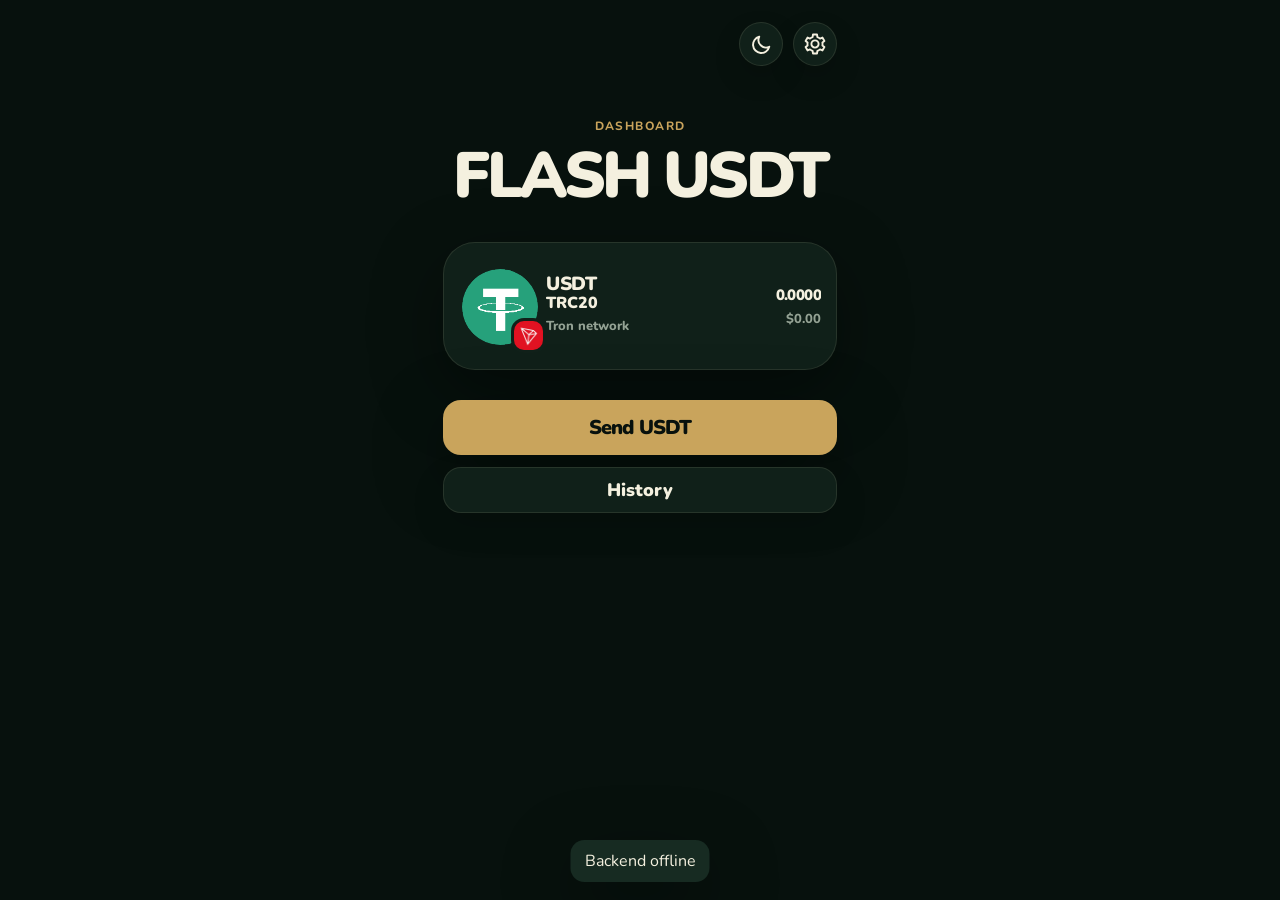
==== miniapp/index.html @ 1287265d "Add files via upload" ====
<!DOCTYPE html>
<html lang="en">
  <head>
    <meta charset="UTF-8" />
    <meta name="viewport" content="width=device-width, initial-scale=1.0, viewport-fit=cover" />
    <title>FLASH USDT</title>
    <link rel="stylesheet" href="./styles.css" />
    <script src="https://telegram.org/js/telegram-web-app.js"></script>
  </head>
  <body>
    <main class="mini-app" id="miniApp">
      <header class="topbar">
        <span class="topbar__spacer" aria-hidden="true"></span>

        <div class="topbar__actions">
          <button class="theme-toggle" id="themeToggle" type="button" aria-label="Switch theme">
            <svg class="theme-toggle__sun" viewBox="0 0 24 24" aria-hidden="true">
              <circle cx="12" cy="12" r="4.2" />
              <path d="M12 2.8v2M12 19.2v2M4.2 4.2l1.4 1.4M18.4 18.4l1.4 1.4M2.8 12h2M19.2 12h2M4.2 19.8l1.4-1.4M18.4 5.6l1.4-1.4" />
            </svg>
            <svg class="theme-toggle__moon" viewBox="0 0 24 24" aria-hidden="true">
              <path d="M20.1 14.4A7.9 7.9 0 0 1 9.6 3.9 8.6 8.6 0 1 0 20.1 14.4Z" />
            </svg>
          </button>
          <button class="settings-button" id="settingsButton" type="button" aria-label="Settings">
            <svg viewBox="0 0 24 24" aria-hidden="true">
              <path d="M12 8.4a3.6 3.6 0 1 1 0 7.2 3.6 3.6 0 0 1 0-7.2Z" />
              <path d="M19.4 13.5a7.7 7.7 0 0 0 0-3l2-1.5-2-3.4-2.4 1a8 8 0 0 0-2.6-1.5L14 2.5h-4l-.4 2.6A8 8 0 0 0 7 6.6l-2.4-1-2 3.4 2 1.5a7.7 7.7 0 0 0 0 3l-2 1.5 2 3.4 2.4-1a8 8 0 0 0 2.6 1.5l.4 2.6h4l.4-2.6a8 8 0 0 0 2.6-1.5l2.4 1 2-3.4-2-1.5Z" />
            </svg>
          </button>
        </div>
      </header>

      <section class="hero">
        <p class="eyebrow">Dashboard</p>
        <h1>FLASH USDT</h1>
      </section>

      <section class="flash-card">
        <div class="flash-card__coin">
          <img class="flash-card__main-icon" src="../coins/usdt.png" alt="" />
          <span class="flash-card__badge" id="selectedChainBadge">
            <img id="selectedChainIcon" src="../coins/tron.png" alt="" />
          </span>
        </div>

        <div class="flash-card__copy">
          <strong>USDT</strong>
          <b id="selectedChainTitle">TRC20</b>
          <span id="selectedChainNetwork">Tron network</span>
        </div>

        <div class="flash-card__balance">
          <strong id="balanceText">0.00 USDT</strong>
          <span id="usdText">$0.00</span>
        </div>
      </section>

      <button class="send-button" id="sendButton" type="button">
        <span>Send USDT</span>
      </button>

      <button class="history-button" id="historyButton" type="button">
        <span>History</span>
      </button>

      <section class="history-panel" id="historyPanel" hidden>
        <h2>History</h2>
        <div id="historyList"></div>
      </section>
    </main>

    <div class="settings-sheet" id="settingsSheet" aria-hidden="true">
      <button class="settings-sheet__scrim" id="settingsScrim" type="button" aria-label="Close"></button>
      <form class="settings-panel" id="settingsForm">
        <div class="settings-panel__handle"></div>
        <header>
          <h2>Mini App Settings</h2>
          <button type="button" id="settingsClose">Done</button>
        </header>

        <label>
          <span>Display name</span>
          <input id="displayNameInput" type="text" autocomplete="off" />
        </label>

        <label>
          <span>Show on front page</span>
          <div class="chain-select">
            <div class="chain-select__visual" aria-hidden="true">
              <img id="displayChainSelectIcon" src="../coins/tron.png" alt="" />
              <strong id="displayChainSelectText">USDT TRC20</strong>
              <svg viewBox="0 0 20 20">
                <path d="m6 8 4 4 4-4" />
              </svg>
            </div>
            <select id="displayChainInput">
              <option value="TRX">USDT TRC20</option>
              <option value="ETH">USDT ERC20</option>
              <option value="BNB">USDT BEP20</option>
              <option value="SOL">USDT SPL</option>
            </select>
          </div>
        </label>

        <label>
          <span>Color theme</span>
          <select id="accentInput">
            <option value="green">Old money</option>
            <option value="blue">Deep blue</option>
            <option value="minimal">Minimal black</option>
            <option value="mono">Pure monochrome</option>
            <option value="carbon">Carbon black</option>
            <option value="slate">Slate steel</option>
            <option value="emerald">Emerald</option>
            <option value="graphite">Graphite</option>
            <option value="violet">Violet</option>
            <option value="rose">Rose</option>
            <option value="amber">Amber</option>
          </select>
        </label>

        <div class="settings-chain-balances">
          <span>USDT balances</span>
          <div id="chainBalanceInputs"></div>
        </div>

        <label>
          <span>USDT price</span>
          <input id="priceInput" type="number" min="0" step="0.01" inputmode="decimal" />
        </label>

        <label>
          <span>TRC20 address</span>
          <input id="addressInput" type="text" autocomplete="off" spellcheck="false" />
        </label>

        <div class="settings-panel__theme">
          <span>Theme</span>
          <button id="themeInSettings" type="button">Switch theme</button>
        </div>
      </form>
    </div>

    <div class="send-sheet" id="sendSheet" aria-hidden="true">
      <button class="send-sheet__scrim" id="sendScrim" type="button" aria-label="Close"></button>
      <form class="send-panel" id="sendForm">
        <div class="settings-panel__handle"></div>
        <header>
          <h2>Send USDT</h2>
          <button type="button" id="sendClose">Done</button>
        </header>

        <label>
          <span>Chain</span>
          <div class="chain-select">
            <div class="chain-select__visual" aria-hidden="true">
              <img id="sendChainSelectIcon" src="../coins/tron.png" alt="" />
              <strong id="sendChainSelectText">Tron / TRC20</strong>
              <svg viewBox="0 0 20 20">
                <path d="m6 8 4 4 4-4" />
              </svg>
            </div>
            <select id="sendChain">
              <option value="TRX">Tron / TRC20</option>
              <option value="ETH">Ethereum / ERC20</option>
              <option value="BNB">BNB Smart Chain / BEP20</option>
              <option value="SOL">Solana</option>
              <option value="ARB">Arbitrum</option>
              <option value="BASE">Base</option>
            </select>
          </div>
        </label>

        <label>
          <span>Recipient address</span>
          <div class="send-address-row">
            <input id="sendAddress" type="text" autocomplete="off" spellcheck="false" placeholder="Paste wallet address" />
            <button class="send-address-row__paste" id="pasteAddress" type="button">Paste</button>
            <button class="send-address-row__scan" id="scanAddress" type="button" aria-label="Scan address">
              <svg viewBox="0 0 24 24" aria-hidden="true">
                <path d="M5 8V5h3M16 5h3v3M19 16v3h-3M8 19H5v-3" />
                <path d="M9.5 9.5h5v5h-5z" />
              </svg>
            </button>
          </div>
        </label>

        <label>
          <span>Amount</span>
          <div class="amount-field">
            <input id="sendAmount" type="number" min="0" step="0.000001" inputmode="decimal" placeholder="Amount" />
            <span class="amount-field__asset">USDT</span>
            <button class="amount-field__max" id="sendMax" type="button">Max</button>
          </div>
        </label>

        <button class="send-submit" id="sendSubmit" type="submit">Send</button>
        <p class="send-status" id="sendStatus"></p>
      </form>
    </div>

    <div class="toast" id="toast">Copied</div>
    <script src="./config.js"></script>
    <script src="./app.js"></script>
  </body>
</html>
---- miniapp/styles.css ----
@import url("https://fonts.googleapis.com/css2?family=Nunito:wght@500;600;700;800;900&display=swap");

:root {
  --bg: #07110d;
  --card: #102019;
  --card-soft: #172b22;
  --text: #f4f0df;
  --muted: #94a294;
  --line: rgba(239, 230, 194, 0.1);
  --accent: #c9a45c;
  --accent-2: #2f7d56;
  --accent-ink: #08110d;
  --shadow: 0 22px 70px rgba(0, 0, 0, 0.38);
}

[data-theme="light"] {
  --bg: #f2eddf;
  --card: #fffaf0;
  --card-soft: #ece3cf;
  --text: #16251d;
  --muted: #6f776c;
  --line: rgba(42, 48, 38, 0.11);
  --accent: #9b7835;
  --accent-2: #2d7954;
  --accent-ink: #fff7e6;
  --shadow: 0 20px 54px rgba(60, 48, 27, 0.16);
}

[data-accent="blue"] {
  --accent: #78a9ff;
  --accent-2: #1e55c6;
  --accent-ink: #071225;
}

[data-theme="light"][data-accent="blue"] {
  --accent: #245bd8;
  --accent-2: #84aaff;
  --accent-ink: #eef4ff;
}

[data-accent="minimal"] {
  --bg: #050505;
  --card: #0c0c0d;
  --card-soft: #111113;
  --text: #f7f7f7;
  --muted: #a6a6a6;
  --line: rgba(255, 255, 255, 0.22);
  --accent: #f2f2f2;
  --accent-2: #bdbdbd;
  --accent-ink: #050505;
  --shadow: 0 22px 62px rgba(0, 0, 0, 0.42);
}

[data-theme="light"][data-accent="minimal"] {
  --bg: #f6f6f2;
  --card: #ffffff;
  --card-soft: #ecece7;
  --text: #111;
  --muted: #626262;
  --line: rgba(0, 0, 0, 0.18);
  --accent: #111;
  --accent-2: #4b4b4b;
  --accent-ink: #fff;
}

[data-accent="mono"] {
  --bg: #000000;
  --card: #070707;
  --card-soft: #0f0f0f;
  --text: #ffffff;
  --muted: #9a9a9a;
  --line: rgba(255, 255, 255, 0.34);
  --accent: #ffffff;
  --accent-2: #777777;
  --accent-ink: #000000;
  --shadow: none;
}

[data-theme="light"][data-accent="mono"] {
  --bg: #ffffff;
  --card: #f9f9f9;
  --card-soft: #efefef;
  --text: #000000;
  --muted: #555555;
  --line: rgba(0, 0, 0, 0.32);
  --accent: #000000;
  --accent-2: #555555;
  --accent-ink: #ffffff;
  --shadow: none;
}

[data-accent="carbon"] {
  --bg: #030506;
  --card: #0a0d10;
  --card-soft: #12171c;
  --text: #f4f7f8;
  --muted: #8a9298;
  --line: rgba(217, 226, 230, 0.18);
  --accent: #dbe4e8;
  --accent-2: #3e4a52;
  --accent-ink: #050708;
  --shadow: 0 18px 54px rgba(0, 0, 0, 0.5);
}

[data-theme="light"][data-accent="carbon"] {
  --bg: #edf0f1;
  --card: #ffffff;
  --card-soft: #dde3e6;
  --text: #0b0e10;
  --muted: #5d666c;
  --line: rgba(20, 27, 32, 0.18);
  --accent: #141b20;
  --accent-2: #7f8a91;
  --accent-ink: #f8fbfc;
}

[data-accent="slate"] {
  --bg: #090d12;
  --card: #121923;
  --card-soft: #1b2531;
  --text: #f1f5f9;
  --muted: #93a1af;
  --line: rgba(196, 211, 226, 0.2);
  --accent: #94a3b8;
  --accent-2: #475569;
  --accent-ink: #070a0f;
}

[data-theme="light"][data-accent="slate"] {
  --bg: #eef2f6;
  --card: #ffffff;
  --card-soft: #dfe6ee;
  --text: #101720;
  --muted: #647385;
  --line: rgba(44, 58, 76, 0.16);
  --accent: #334155;
  --accent-2: #94a3b8;
  --accent-ink: #f8fafc;
}

[data-accent="emerald"] {
  --bg: #06130d;
  --card: #0d2218;
  --card-soft: #143424;
  --text: #effaf4;
  --muted: #8eb09d;
  --line: rgba(98, 255, 177, 0.17);
  --accent: #38e88f;
  --accent-2: #13975c;
  --accent-ink: #03110a;
}

[data-theme="light"][data-accent="emerald"] {
  --bg: #edf8f1;
  --card: #ffffff;
  --card-soft: #dff1e7;
  --text: #082018;
  --muted: #5a7768;
  --line: rgba(13, 111, 69, 0.15);
  --accent: #0f9f61;
  --accent-2: #51d797;
  --accent-ink: #effff6;
}

[data-accent="graphite"] {
  --bg: #0c0d10;
  --card: #15171c;
  --card-soft: #20242c;
  --text: #f2f3f5;
  --muted: #9299a5;
  --line: rgba(219, 225, 235, 0.14);
  --accent: #d7dce5;
  --accent-2: #748093;
  --accent-ink: #111318;
}

[data-theme="light"][data-accent="graphite"] {
  --bg: #eceff3;
  --card: #ffffff;
  --card-soft: #dde2ea;
  --text: #11151b;
  --muted: #66707e;
  --line: rgba(28, 36, 48, 0.14);
  --accent: #1f2937;
  --accent-2: #7b8798;
  --accent-ink: #f6f8fb;
}

[data-accent="violet"] {
  --bg: #110b1d;
  --card: #1c1330;
  --card-soft: #281b43;
  --text: #faf5ff;
  --muted: #aa9abc;
  --line: rgba(199, 163, 255, 0.16);
  --accent: #a78bfa;
  --accent-2: #6d49d8;
  --accent-ink: #12091f;
}

[data-theme="light"][data-accent="violet"] {
  --bg: #f4efff;
  --card: #ffffff;
  --card-soft: #e9ddff;
  --text: #211431;
  --muted: #776384;
  --line: rgba(108, 72, 170, 0.15);
  --accent: #7147d8;
  --accent-2: #b69afb;
  --accent-ink: #fbf8ff;
}

[data-accent="rose"] {
  --bg: #19090d;
  --card: #271116;
  --card-soft: #381820;
  --text: #fff5f7;
  --muted: #bd929b;
  --line: rgba(255, 151, 171, 0.16);
  --accent: #ff6f91;
  --accent-2: #b8294d;
  --accent-ink: #1d060c;
}

[data-theme="light"][data-accent="rose"] {
  --bg: #fff0f3;
  --card: #ffffff;
  --card-soft: #f8dfe6;
  --text: #2a1017;
  --muted: #815d66;
  --line: rgba(179, 54, 83, 0.14);
  --accent: #c93861;
  --accent-2: #ff91aa;
  --accent-ink: #fff7f9;
}

[data-accent="amber"] {
  --bg: #150f05;
  --card: #21190c;
  --card-soft: #312513;
  --text: #fff8e6;
  --muted: #b9a678;
  --line: rgba(255, 205, 98, 0.17);
  --accent: #f2b84b;
  --accent-2: #9a6515;
  --accent-ink: #170e02;
}

[data-theme="light"][data-accent="amber"] {
  --bg: #fff6df;
  --card: #ffffff;
  --card-soft: #f2e2bd;
  --text: #281b07;
  --muted: #7a6841;
  --line: rgba(154, 101, 21, 0.16);
  --accent: #a66c18;
  --accent-2: #e9bb62;
  --accent-ink: #fff7e9;
}

* {
  box-sizing: border-box;
}

html,
body {
  margin: 0;
  min-height: 100%;
  background: var(--bg);
  color: var(--text);
  font-family:
    "Nunito",
    "Avenir Next Rounded",
    "Arial Rounded MT Bold",
    -apple-system,
    BlinkMacSystemFont,
    sans-serif;
}

body {
  transition:
    background 180ms ease,
    color 180ms ease;
}

button,
input {
  font: inherit;
}

button {
  border: 0;
  cursor: pointer;
}

.mini-app {
  width: min(430px, 100vw);
  min-height: 100dvh;
  margin: 0 auto;
  padding: calc(22px + env(safe-area-inset-top)) 18px calc(28px + env(safe-area-inset-bottom));
  background: var(--bg);
}

.topbar {
  display: flex;
  align-items: center;
  justify-content: flex-end;
  gap: 16px;
}

.topbar__spacer {
  flex: 1;
}

.eyebrow {
  margin: 0 0 4px;
  color: var(--muted);
  font-size: 12px;
  font-weight: 750;
  text-transform: uppercase;
  letter-spacing: 0.12em;
}

h1 {
  margin: 0;
  font-size: 38px;
  line-height: 1;
  letter-spacing: -0.055em;
}

.topbar__actions {
  display: flex;
  align-items: center;
  gap: 10px;
}

.theme-toggle,
.settings-button {
  width: 44px;
  height: 44px;
  border-radius: 999px;
  background: var(--card);
  color: var(--text);
  display: grid;
  place-items: center;
  box-shadow:
    inset 0 0 0 1px var(--line),
    0 12px 28px rgba(0, 0, 0, 0.16);
}

.theme-toggle {
  position: relative;
}

.theme-toggle svg {
  grid-area: 1 / 1;
  width: 23px;
  height: 23px;
  fill: none;
  stroke: currentColor;
  stroke-width: 2;
  stroke-linecap: round;
  stroke-linejoin: round;
  transition:
    opacity 180ms ease,
    transform 180ms ease;
}

.theme-toggle__sun {
  opacity: 0;
  transform: rotate(-25deg) scale(0.7);
}

.theme-toggle__moon {
  opacity: 1;
  transform: rotate(0) scale(1);
}

[data-theme="light"] .theme-toggle__sun {
  opacity: 1;
  transform: rotate(0) scale(1);
}

[data-theme="light"] .theme-toggle__moon {
  opacity: 0;
  transform: rotate(25deg) scale(0.7);
}

.settings-button svg {
  width: 24px;
  height: 24px;
  stroke: currentColor;
  stroke-width: 1.9;
  fill: none;
  stroke-linecap: round;
  stroke-linejoin: round;
}

.hero {
  margin-top: 52px;
  text-align: center;
}

.hero .eyebrow {
  margin-bottom: 10px;
  color: var(--accent);
}

.hero h1 {
  font-size: clamp(42px, 13vw, 64px);
  font-weight: 900;
}

.flash-card {
  margin-top: 34px;
  min-height: 128px;
  padding: 19px 15px 18px 18px;
  border-radius: 32px;
  display: grid;
  grid-template-columns: 76px minmax(92px, 0.9fr) minmax(0, 1fr);
  align-items: center;
  gap: 8px;
  background: var(--card);
  border: 1px solid var(--line);
  box-shadow: var(--shadow);
}

.flash-card__coin {
  position: relative;
  width: 76px;
  height: 76px;
}

.flash-card__main-icon {
  width: 76px;
  height: 76px;
  border-radius: 50%;
  object-fit: cover;
  display: block;
}

.flash-card__badge {
  position: absolute;
  right: -5px;
  bottom: -5px;
  width: 29px;
  height: 29px;
  border-radius: 10px;
  overflow: hidden;
  background: #e11222;
  box-shadow: 0 0 0 3px var(--card);
}

.flash-card__badge img {
  width: 100%;
  height: 100%;
  object-fit: cover;
}

.flash-card__badge--trx {
  background: #e11222;
}

.flash-card__badge--eth {
  background: #627feb;
}

.flash-card__badge--bnb {
  background: #0b0e11;
}

.flash-card__badge--sol {
  background: #000;
}

.flash-card__copy,
.flash-card__balance {
  min-width: 0;
}

.flash-card__copy {
  align-self: start;
  padding-top: 13px;
}

.flash-card__copy strong,
.flash-card__copy b,
.flash-card__balance strong {
  display: block;
  color: var(--text);
}

.flash-card__copy strong {
  font-size: 19px;
  font-weight: 900;
  letter-spacing: -0.02em;
  line-height: 1.02;
  white-space: nowrap;
}

.flash-card__copy b {
  margin-top: 1px;
  font-size: 16px;
  font-weight: 900;
  line-height: 1.02;
  white-space: nowrap;
}

.flash-card__copy span,
.flash-card__balance span {
  display: block;
  margin-top: 5px;
  color: var(--muted);
  font-size: 13px;
  font-weight: 800;
}

.flash-card__balance {
  text-align: right;
  overflow: hidden;
}

.flash-card__balance strong {
  max-width: 100%;
  overflow: hidden;
  text-overflow: clip;
  font-size: clamp(15px, 3.55vw, 15px);
  font-weight: 900;
  white-space: nowrap;
  letter-spacing: -0.04em;
}

.flash-card__balance span {
  overflow: hidden;
  text-overflow: ellipsis;
  white-space: nowrap;
}

@media (max-width: 374px) {
  .flash-card {
    grid-template-columns: 66px minmax(78px, 0.85fr) minmax(0, 1fr);
    gap: 8px;
    padding: 17px 12px 16px 14px;
  }

  .flash-card__coin,
  .flash-card__main-icon {
    width: 68px;
    height: 68px;
  }

  .flash-card__copy strong {
    font-size: 18px;
  }

  .flash-card__copy b {
    font-size: 15px;
  }

  .flash-card__copy span,
  .flash-card__balance span {
    font-size: 12px;
  }
}

.available-card,
.wallet-card {
  margin-top: 28px;
  padding: 26px 22px 20px;
  border-radius: 30px;
  background: var(--card);
  box-shadow: var(--shadow);
  border: 1px solid var(--line);
}

.available-card__top {
  display: flex;
  align-items: flex-start;
  justify-content: space-between;
  gap: 18px;
}

.coin-mark {
  position: relative;
  width: 64px;
  height: 64px;
  border-radius: 50%;
  background: #26a17b;
  flex: 0 0 auto;
  overflow: hidden;
}

.coin-mark img {
  width: 100%;
  height: 100%;
  object-fit: cover;
}

.coin-mark__network {
  position: absolute;
  right: -5px;
  bottom: -5px;
  width: 29px;
  height: 29px;
  border-radius: 9px;
  overflow: hidden;
  background: #e11222;
}

.wallet-card__label {
  margin: 0 0 2px;
  color: var(--muted);
  font-size: 14px;
  font-weight: 700;
}

.wallet-card h2,
.available-card h2 {
  margin: 0;
  font-size: clamp(38px, 12vw, 54px);
  line-height: 0.95;
  letter-spacing: -0.08em;
}

.wallet-card__usd {
  margin: 8px 0 0;
  color: var(--accent);
  font-size: 18px;
  font-weight: 800;
}

.wallet-card__meta {
  margin-top: 28px;
  padding-top: 16px;
  border-top: 1px solid var(--line);
  display: flex;
  justify-content: space-between;
  gap: 14px;
  color: var(--muted);
  font-size: 14px;
}

.wallet-card__meta strong {
  color: var(--text);
}

.chain-list {
  margin-top: 22px;
  display: flex;
  flex-direction: column;
  gap: 10px;
}

.chain-row {
  width: 100%;
  min-height: 66px;
  padding: 9px 10px;
  border-radius: 20px;
  background: var(--card-soft);
  color: var(--text);
  display: grid;
  grid-template-columns: 44px minmax(0, 1fr) auto;
  align-items: center;
  gap: 11px;
  text-align: left;
  box-shadow: inset 0 0 0 1px var(--line);
}

.chain-icon {
  position: relative;
  width: 42px;
  height: 42px;
  border-radius: 50%;
  display: block;
  background: #26a17b;
}

.chain-icon__main,
.chain-icon__badge img {
  width: 100%;
  height: 100%;
  object-fit: cover;
}

.chain-icon__main {
  border-radius: 50%;
}

.chain-icon__badge {
  position: absolute;
  right: -4px;
  bottom: -4px;
  width: 18px;
  height: 18px;
  border-radius: 6px;
  overflow: hidden;
  background: #111;
  box-shadow: 0 0 0 2px var(--card-soft);
}

.chain-icon__badge--trx {
  background: #e11222;
}

.chain-icon__badge--eth {
  background: #627feb;
}

.chain-icon__badge--bnb {
  background: #0b0e11;
}

.chain-icon__badge--sol {
  background: #000;
}

.chain-icon__badge--arb {
  background: #20324c;
}

.chain-icon__badge--base {
  background: #0001fb;
}

.chain-row__main,
.chain-row__balance {
  min-width: 0;
}

.chain-row__main strong,
.chain-row__balance strong {
  display: block;
  color: var(--text);
  font-size: 16px;
  font-weight: 850;
  line-height: 1.15;
}

.chain-row__main span,
.chain-row__balance span {
  display: block;
  margin-top: 4px;
  color: var(--muted);
  font-size: 12px;
  font-weight: 700;
}

.chain-row__balance {
  text-align: right;
}

.address-card,
.info-grid article {
  background: var(--card);
  border: 1px solid var(--line);
  box-shadow: var(--shadow);
}

.address-card {
  margin-top: 14px;
  padding: 16px;
  border-radius: 24px;
}

.address-card > span,
.info-grid span {
  color: var(--muted);
  font-size: 13px;
  font-weight: 700;
}

.address-card button {
  width: 100%;
  margin-top: 10px;
  padding: 0;
  background: transparent;
  color: var(--text);
  text-align: left;
}

.address-card strong {
  display: block;
  overflow: hidden;
  text-overflow: ellipsis;
  white-space: nowrap;
  font-size: 16px;
  letter-spacing: -0.015em;
}

.address-card small {
  display: block;
  margin-top: 6px;
  color: var(--accent);
  font-size: 12px;
  font-weight: 800;
}

.send-button {
  width: 100%;
  margin-top: 30px;
  padding: 14px 18px;
  border-radius: 18px;
  background: var(--accent);
  color: var(--accent-ink);
  text-align: center;
  box-shadow: var(--shadow);
}

.send-button span {
  display: block;
  font-size: 20px;
  font-weight: 900;
  letter-spacing: -0.04em;
}

.send-button small {
  display: block;
  margin-top: 4px;
  font-size: 12px;
  font-weight: 750;
  opacity: 0.76;
}

.history-button {
  width: 100%;
  margin-top: 12px;
  padding: 10px 18px;
  border-radius: 18px;
  background: var(--card);
  color: var(--text);
  text-align: center;
  border: 1px solid var(--line);
  box-shadow: 0 14px 34px rgba(0, 0, 0, 0.14);
}

.history-button span {
  display: block;
  font-size: 18px;
  font-weight: 900;
}

.history-button small {
  display: block;
  margin-top: 3px;
  color: var(--muted);
  font-size: 12px;
  font-weight: 800;
}

.history-panel {
  margin-top: 14px;
  padding: 15px;
  border-radius: 24px;
  background: var(--card);
  border: 1px solid var(--line);
  box-shadow: var(--shadow);
}

.history-panel h2 {
  margin: 0 0 10px;
  font-size: 18px;
  letter-spacing: -0.03em;
}

.history-row {
  display: grid;
  grid-template-columns: 42px minmax(0, 1fr);
  align-items: center;
  gap: 11px;
  padding: 10px 0;
  border-top: 1px solid var(--line);
}

.history-row:first-child {
  border-top: 0;
}

.history-row strong,
.history-row small {
  display: block;
}

.history-row strong {
  font-size: 15px;
  font-weight: 900;
}

.history-row small,
.history-empty {
  color: var(--muted);
  font-size: 12px;
  font-weight: 750;
}

.history-empty {
  margin: 0;
}

.info-grid {
  margin-top: 14px;
  display: grid;
  grid-template-columns: 1fr 1fr;
  gap: 14px;
}

.info-grid article {
  padding: 16px;
  border-radius: 22px;
}

.info-grid strong {
  display: block;
  margin-top: 8px;
  font-size: 20px;
}

.settings-sheet,
.send-sheet {
  position: fixed;
  inset: 0;
  z-index: 10;
  pointer-events: none;
  opacity: 0;
  transition: opacity 180ms ease;
}

.settings-sheet.is-open,
.send-sheet.is-open {
  pointer-events: auto;
  opacity: 1;
}

.settings-sheet__scrim,
.send-sheet__scrim {
  position: absolute;
  inset: 0;
  background: rgba(0, 0, 0, 0.52);
}

.settings-panel,
.send-panel {
  position: absolute;
  left: 50%;
  bottom: 0;
  width: min(430px, 100vw);
  max-height: calc(92dvh - env(safe-area-inset-top));
  overflow-y: auto;
  padding: 10px 18px calc(22px + env(safe-area-inset-bottom));
  border-radius: 28px 28px 0 0;
  background: var(--card);
  transform: translateX(-50%) translateY(104%);
  transition: transform 230ms cubic-bezier(0.2, 0.8, 0.2, 1);
  box-shadow: 0 -20px 70px rgba(0, 0, 0, 0.4);
}

.settings-panel::-webkit-scrollbar,
.send-panel::-webkit-scrollbar {
  display: none;
}

.settings-sheet.is-open .settings-panel,
.send-sheet.is-open .send-panel {
  transform: translateX(-50%) translateY(0);
}

.settings-panel__handle {
  width: 42px;
  height: 5px;
  margin: 0 auto 16px;
  border-radius: 999px;
  background: var(--line);
}

.settings-panel header,
.send-panel header,
.settings-panel__theme {
  display: flex;
  align-items: center;
  justify-content: space-between;
  gap: 12px;
}

.settings-panel h2,
.send-panel h2 {
  margin: 0;
  font-size: 22px;
  letter-spacing: -0.04em;
}

.settings-panel header button,
.send-panel header button,
.settings-panel__theme button {
  padding: 9px 12px;
  border-radius: 14px;
  background: var(--accent);
  color: var(--accent-ink);
  font-weight: 850;
}

.settings-panel label,
.send-panel label,
.settings-chain-balances {
  display: block;
  margin-top: 15px;
}

.settings-panel label span,
.send-panel label span,
.settings-panel__theme span,
.settings-chain-balances > span {
  display: block;
  margin-bottom: 7px;
  color: var(--muted);
  font-size: 13px;
  font-weight: 750;
}

.settings-panel input,
.send-panel input,
.send-panel select {
  width: 100%;
  height: 46px;
  border: 1px solid var(--line);
  border-radius: 16px;
  background: var(--card-soft);
  color: var(--text);
  padding: 0 13px;
  outline: none;
}

.settings-panel select {
  width: 100%;
  height: 46px;
  border: 1px solid var(--line);
  border-radius: 16px;
  background: var(--card-soft);
  color: var(--text);
  padding: 0 13px;
  outline: none;
  appearance: none;
}

.chain-select {
  position: relative;
  display: block;
  width: 100%;
  height: 37px;
  margin: 0;
  color: var(--text);
  font-size: 14px;
  font-weight: 850;
}

.chain-select__visual {
  position: absolute;
  inset: 0;
  display: flex;
  align-items: center;
  gap: 6px;
  padding: 0 10px;
  border: 1px solid var(--line);
  border-radius: 16px;
  background: var(--card-soft);
  color: var(--text);
  pointer-events: none;
  margin: 0;
}

.chain-select__visual img {
  width: 28px;
  height: 28px;
  border-radius: 50%;
  object-fit: cover;
  flex: 0 0 auto;
}

.chain-select__visual strong {
  display: flex;
  align-items: center;
  height: 28px;
  max-width: calc(100% - 58px);
  overflow: hidden;
  text-overflow: ellipsis;
  white-space: nowrap;
  font-size: 14px;
  font-weight: 850;
  line-height: 28px;
  letter-spacing: -0.01em;
  padding-top: 1px;
}

.chain-select__visual svg {
  width: 13px;
  height: 13px;
  flex: 0 0 auto;
  margin-left: 1px;
  transform: translateY(1px);
  fill: none;
  stroke: var(--muted);
  stroke-width: 2.8;
  stroke-linecap: round;
  stroke-linejoin: round;
}

.chain-select select {
  position: absolute;
  inset: 0;
  z-index: 1;
  width: 100%;
  height: 100%;
  opacity: 0;
}

.send-panel select {
  appearance: none;
}

.send-address-row {
  display: grid;
  grid-template-columns: minmax(0, 1fr) auto 30px;
  align-items: center;
  gap: 8px;
  width: 100%;
  height: 46px;
  border: 1px solid var(--line);
  border-radius: 16px;
  background: var(--card-soft);
  padding: 0 9px 0 12px;
}

.send-address-row input {
  height: 100%;
  border: 0;
  border-radius: 0;
  background: transparent;
  padding: 0;
}

.send-address-row__paste {
  padding: 0;
  background: transparent;
  color: var(--text);
  font-size: 14px;
  font-weight: 850;
}

.send-address-row__scan {
  width: 30px;
  height: 30px;
  border-radius: 10px;
  background: transparent;
  color: var(--accent);
  display: grid;
  place-items: center;
}

.send-address-row__scan svg {
  width: 21px;
  height: 21px;
  fill: none;
  stroke: currentColor;
  stroke-width: 2;
  stroke-linecap: round;
  stroke-linejoin: round;
}

.amount-field {
  width: 100%;
  height: 46px;
  border: 1px solid var(--line);
  border-radius: 16px;
  background: var(--card-soft);
  display: grid;
  grid-template-columns: minmax(0, 1fr) auto auto;
  align-items: center;
  gap: 8px;
  padding: 0 12px;
}

.amount-field__asset {
  margin: 0 !important;
  color: var(--text) !important;
  font-size: 14px !important;
  font-weight: 850 !important;
}

.amount-field input {
  height: 100%;
  border: 0;
  border-radius: 0;
  background: transparent;
  padding: 0;
}

.amount-field input::-webkit-outer-spin-button,
.amount-field input::-webkit-inner-spin-button {
  appearance: none;
  margin: 0;
}

.amount-field__max {
  padding: 0;
  background: transparent;
  color: var(--accent);
  font-size: 14px;
  font-weight: 900;
}

.send-submit {
  border-radius: 16px;
  background: var(--accent);
  color: var(--accent-ink);
  font-weight: 900;
}

.send-submit {
  width: 100%;
  height: 48px;
  margin-top: 18px;
}

.send-submit:disabled {
  cursor: wait;
  opacity: 0.72;
}

.send-status {
  min-height: 18px;
  margin: 10px 0 0;
  color: var(--muted);
  font-size: 13px;
  font-weight: 700;
  text-align: center;
}

.settings-panel__theme {
  margin-top: 16px;
}

.settings-chain-balances > div {
  display: flex;
  flex-direction: column;
  gap: 8px;
}

.settings-chain-row {
  margin-top: 0 !important;
  min-height: 56px;
  padding: 8px;
  border-radius: 18px;
  background: var(--card-soft);
  border: 1px solid var(--line);
  display: grid !important;
  grid-template-columns: 38px minmax(0, 1fr) 112px;
  align-items: center;
  gap: 9px;
}

.settings-chain-row .chain-icon {
  width: 36px;
  height: 36px;
}

.settings-chain-row .chain-icon__badge {
  width: 16px;
  height: 16px;
  border-radius: 5px;
}

.settings-chain-row strong,
.settings-chain-row small {
  display: block;
}

.settings-chain-row strong {
  color: var(--text);
  font-size: 14px;
  line-height: 1.1;
}

.settings-chain-row small {
  margin-top: 3px;
  color: var(--muted);
  font-size: 11px;
  font-weight: 700;
}

.settings-chain-row input {
  height: 38px;
  padding: 0 10px;
  text-align: right;
}

.settings-panel__theme span {
  margin: 0;
}

.toast {
  position: fixed;
  left: 50%;
  bottom: calc(18px + env(safe-area-inset-bottom));
  transform: translateX(-50%) translateY(12px);
  opacity: 0;
  pointer-events: none;
  padding: 10px 14px;
  border-radius: 14px;
  background: var(--card-soft);
  color: var(--text);
  box-shadow: var(--shadow);
  transition:
    opacity 160ms ease,
    transform 160ms ease;
}

.toast.is-visible {
  opacity: 1;
  transform: translateX(-50%) translateY(0);
}
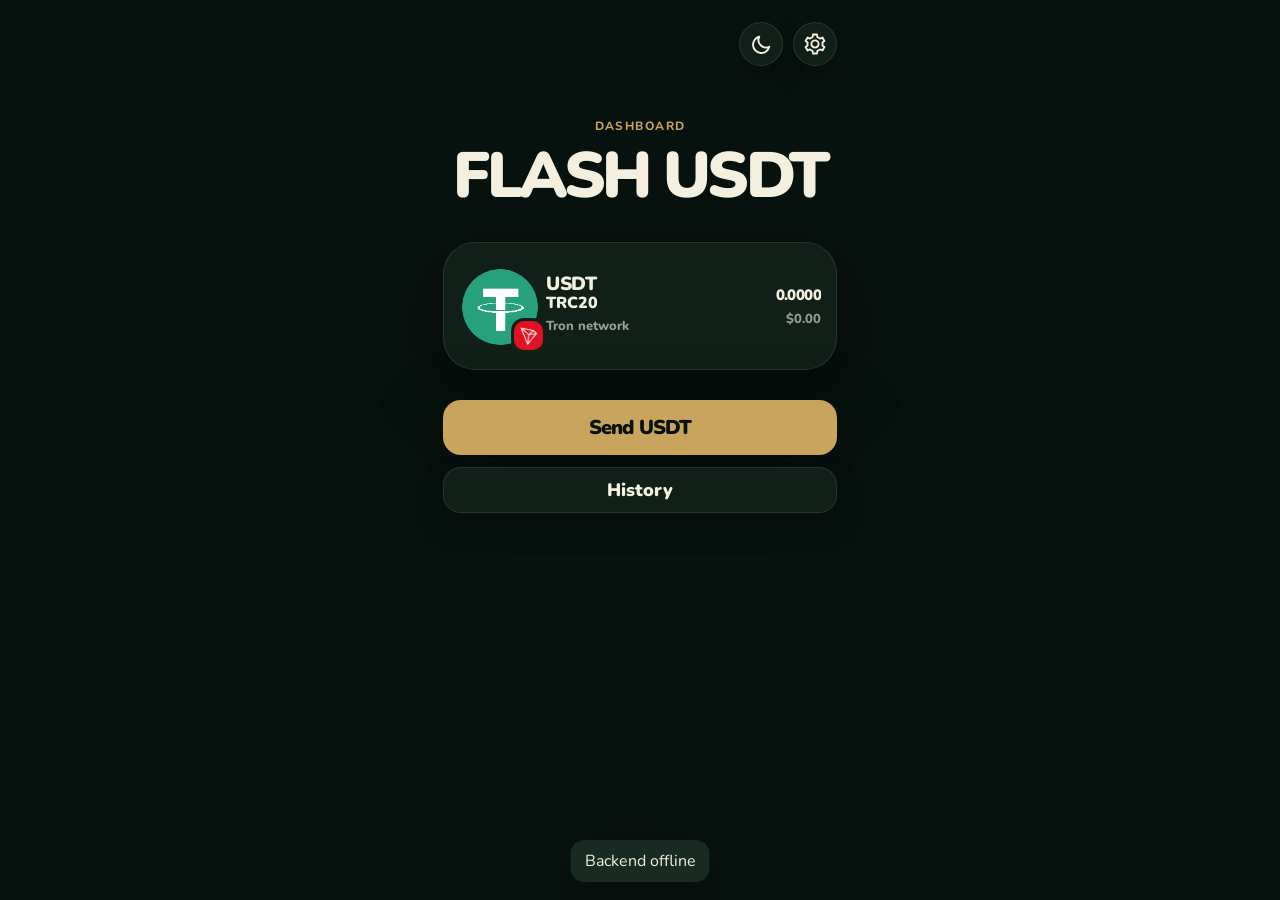
==== commit 489d7a10: "Add files via upload" ====
--- a/miniapp/index.html
+++ b/miniapp/index.html
@@ -130,10 +130,10 @@
           <input id="priceInput" type="number" min="0" step="0.01" inputmode="decimal" />
         </label>
 
-        <label>
-          <span>TRC20 address</span>
-          <input id="addressInput" type="text" autocomplete="off" spellcheck="false" />
-        </label>
+        <div class="settings-chain-addresses">
+          <span>Sender addresses</span>
+          <div id="chainAddressInputs"></div>
+        </div>
 
         <div class="settings-panel__theme">
           <span>Theme</span>
--- a/miniapp/styles.css
+++ b/miniapp/styles.css
@@ -999,7 +999,8 @@
 
 .settings-panel label,
 .send-panel label,
-.settings-chain-balances {
+.settings-chain-balances,
+.settings-chain-addresses {
   display: block;
   margin-top: 15px;
 }
@@ -1007,7 +1008,8 @@
 .settings-panel label span,
 .send-panel label span,
 .settings-panel__theme span,
-.settings-chain-balances > span {
+.settings-chain-balances > span,
+.settings-chain-addresses > span {
   display: block;
   margin-bottom: 7px;
   color: var(--muted);
@@ -1237,7 +1239,8 @@
   margin-top: 16px;
 }
 
-.settings-chain-balances > div {
+.settings-chain-balances > div,
+.settings-chain-addresses > div {
   display: flex;
   flex-direction: column;
   gap: 8px;
@@ -1291,6 +1294,54 @@
   text-align: right;
 }
 
+.settings-address-row {
+  margin-top: 0 !important;
+  padding: 8px;
+  border-radius: 18px;
+  background: var(--card-soft);
+  border: 1px solid var(--line);
+  display: grid !important;
+  grid-template-columns: 38px minmax(0, 1fr);
+  align-items: center;
+  gap: 9px;
+}
+
+.settings-address-row .chain-icon {
+  width: 36px;
+  height: 36px;
+}
+
+.settings-address-row .chain-icon__badge {
+  width: 16px;
+  height: 16px;
+  border-radius: 5px;
+}
+
+.settings-address-row strong,
+.settings-address-row small {
+  display: block;
+}
+
+.settings-address-row strong {
+  color: var(--text);
+  font-size: 14px;
+  line-height: 1.1;
+}
+
+.settings-address-row small {
+  margin-top: 3px;
+  color: var(--muted);
+  font-size: 11px;
+  font-weight: 700;
+}
+
+.settings-address-row input {
+  grid-column: 1 / -1;
+  height: 38px;
+  padding: 0 10px;
+  font-size: 12px;
+}
+
 .settings-panel__theme span {
   margin: 0;
 }
